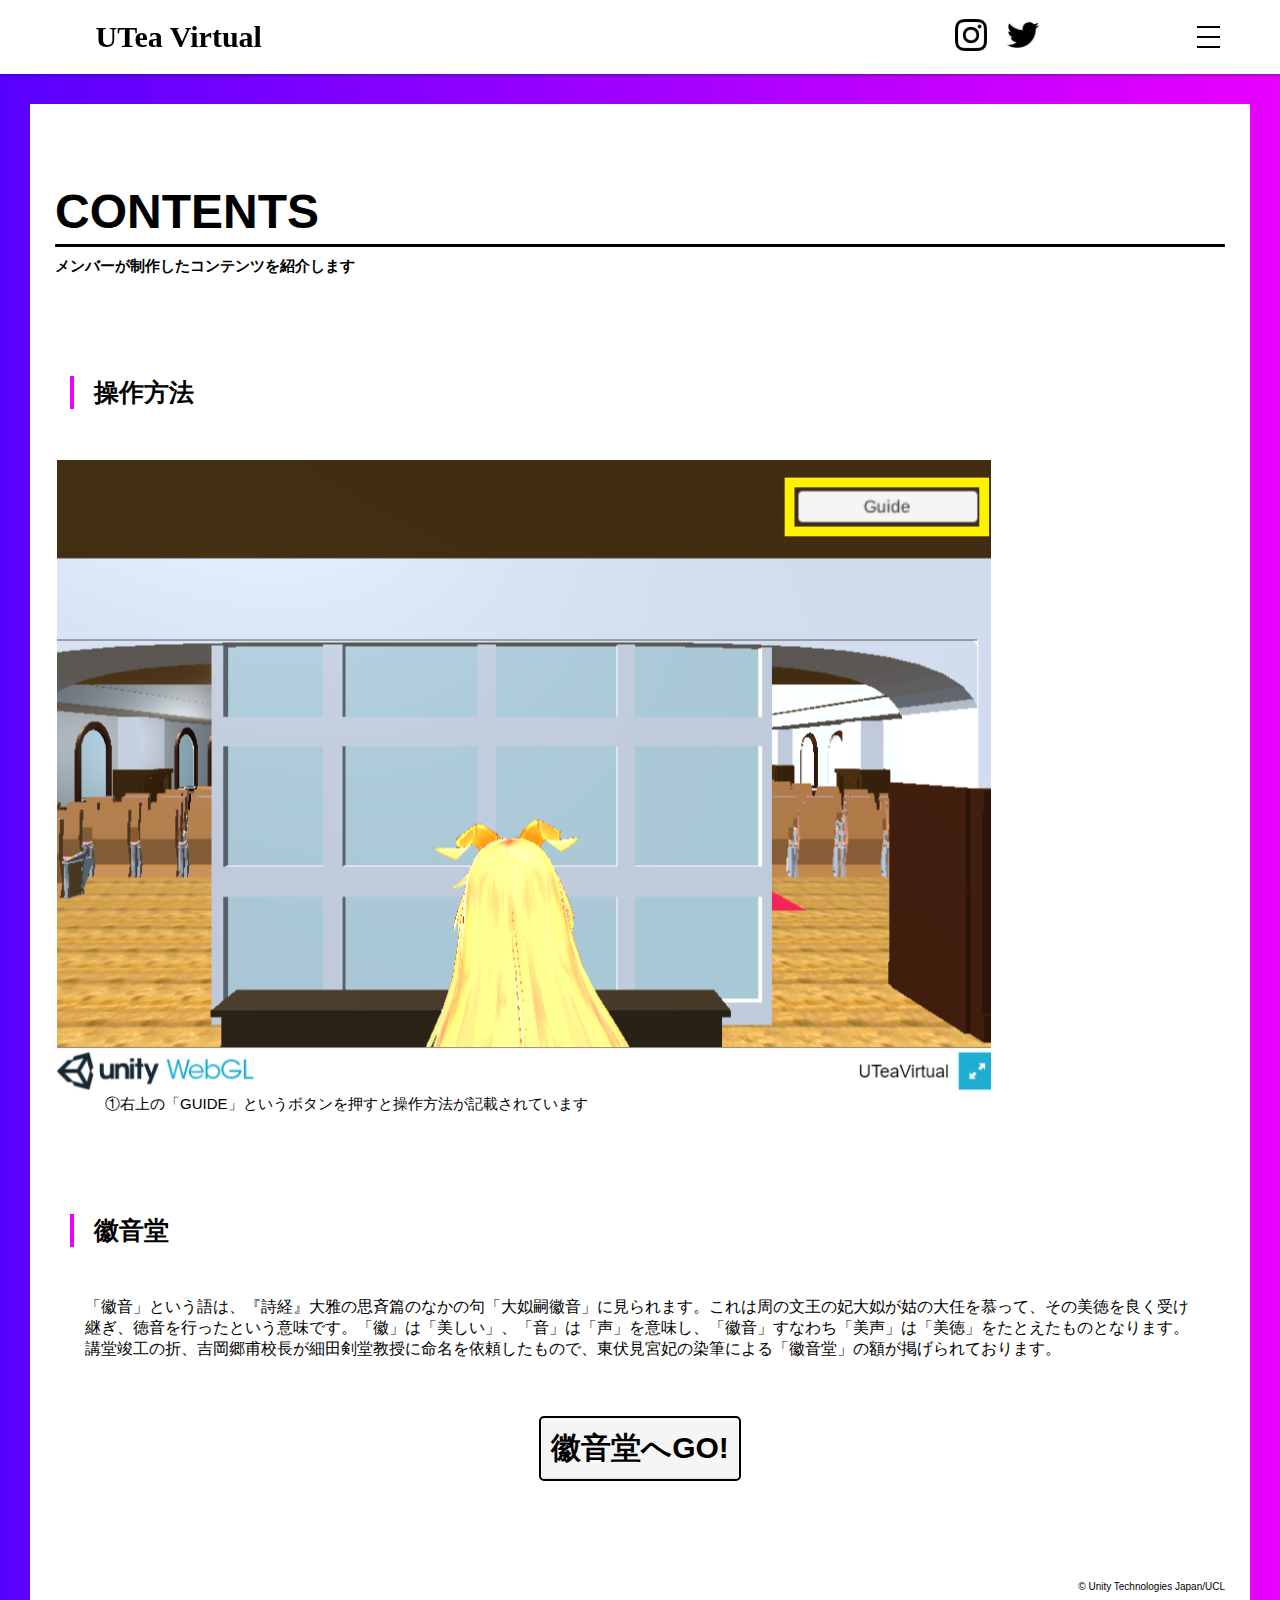
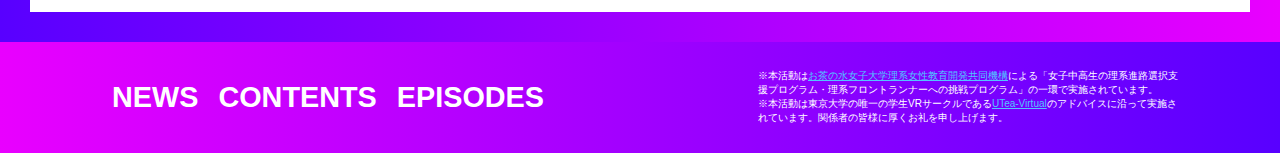
==== utea_virtual/contents.html @ 2f13a044 "Add files via upload" ====
<!DOCTYPE html>
<html lang="ja">
    <head>
        <meta charset="UTF-8">
        <meta http-equiv="X-UA-Compatible" content="IE=edge">
        <meta name="viewport" content="width=device-width, initial-scale=1.0">
        <title>UTea Virtual公式ホームページ</title>
        <meta name="twitter:card" content="summary" />
        <meta name="twitter:card" content="summary" />
    
        <!-- Import the webpage's stylesheet -->
        <link rel="stylesheet" href="css/contents.css" />
    
        <!-- Import the webpage's javascript file -->
        <script type="text/javascript" src="js/script.js" defer></script>
        <script type="text/javascript" src="js/footer.js"></script>
        <script type="text/javascript" src="js/slide.js"></script>
        <script type="text/javascript" src="https://code.jquery.com/jquery-3.6.0.min.js"></script>
    </head>

    <header id="header"> 
        <div class="header-left">
        <h1 class="title">
            <a href="index.html" class="page_rink">UTea Virtual</a>   
        </h1>
        </div>
    
        <div class="header-center">
        <div class="icon">
            <a href="https://www.instagram.com/utea.virtual/"><img class="instagram" src="images/ig.png" width=32px></a>
    
            <a href="https://twitter.com/UteaVirtual"><img class="twitter" src="images/twitter.png" width=32px></a>
        </div> 
        </div>
    
        <div class="header-right">
        <ul id="nav">
            <li>
            <div id="humberger">
                <div></div>
                <div></div>
                <div></div>
            </div>
                <ul>
                <li><a href="#"><a href="news.html">NEWS</a></a></li>
                <li><a href="#"><a href="contents.html">CONTENTS</a></a></li>
                <li><a href="#"><a href="episodes.html">EPISODES</a></a></li>
                </ul>
            </li>
        </ul>
        </div>
        
    </header>
    
    <body> 
        <div class="contents" id="contents">
            <div class="contents_top">
                <h2>CONTENTS</h2>
                <h3>メンバーが制作したコンテンツを紹介します</h3>
            </div>
        
            <div class="how_play">
                <h3>操作方法</h3>
                <div class="how">
                    <img class="how_pic" src="images/one.png" decoding="async" id="mypic">
                    <div id="page" class="how_explain">
                        ①右上の「GUIDE」というボタンを押すと操作方法が記載されています
                    </div>
                </div>
            </div>
        
            <div class="kiindo">
                
                <h3 class="kiindo">徽音堂</h3> 
            
                <div class="kiindo_exp">
                <p class="kiindo_exp">「徽音」という語は、『詩経』大雅の思斉篇のなかの句「大姒嗣徽音」に見られます。これは周の文王の妃大姒が姑の大任を慕って、その美徳を良く受け継ぎ、徳音を行ったという意味です。「徽」は「美しい」、「音」は「声」を意味し、「徽音」すなわち「美声」は「美徳」をたとえたものとなります。講堂竣工の折、吉岡郷甫校長が細田剣堂教授に命名を依頼したもので、東伏見宮妃の染筆による「徽音堂」の額が掲げられております。</p>
                </div>
                
                <div class="kiindo_but">
                <p class="kiindo_go">
                <a href="https://www.is.ocha.ac.jp/UTea-Virtual/kiindo/" class="kiindo_go" target="_blank">徽音堂へGO!</a>
                </p>
                </div>
                
            </div>
        
            <div class="license">
                <p>© Unity Technologies Japan/UCL</p>
            </div>
        </div>
        <script src="js/footer.js"></script>
    </body>
    
    <footer class="footer">
        <div class="footer-left">
        <div class="footer-left">
            <ul id="test">
            <li><a href="news.html">NEWS</a></li>
            <li><a href="contents.html">CONTENTS</a></li>
            <li><a href="episodes.html">EPISODES</a></li>
            </ul>
        </div>
        </div>
    
        <div class="footer-right">
        <p class="footer-right">
            ※本活動は<a href="http://www-w.cf.ocha.ac.jp/cos/">お茶の水女子大学理系女性教育開発共同機構</a>による「女子中高生の理系進路選択支援プログラム・理系フロントランナーへの挑戦プログラム」の一環で実施されています。
            <br>
            ※本活動は東京大学の唯一の学生VRサークルである<a href="https://utvirtual.tech/">UTea-Virtual</a>のアドバイスに沿って実施されています。関係者の皆様に厚くお礼を申し上げます。
        </p>
        </div>
    </footer>

</html>
---- utea_virtual/css/contents.css ----
/* ---------- ヘッダーの設定 ---------- */

/* headerの詳細 */
.header-left{
  flex: 7;
}
.header-center{
  flex: 1.5;
}
.header-rigth{
  flex: 1.5;
}
a.page_rink{
  color: black;
  text-decoration: none;
}
.title {
  font-family: Arial Black;
  font-size: 30px;
  font-style: normal;
  font-weight: bold;
  padding-left: 10%;
}

header{
  width: 100%;
  height: 10%;
  display: flex;
  align-items: center;
  background-color: white; 
  justify-content: space-between;
  position: sticky;       /* スクロールしても上に固定 */
  top: 0;
  z-index: 100;            /* 一番手前に表示 */
  box-shadow: 0 2px 3px rgba(0, 0, 0, 0.22);
}
/* headerの詳細ここまで */

/* hamburger menu */
#nav {
    margin: 0;
    padding: 0;
    display: flex;
}
#nav li {
  background: white;
  height: 42px;
  width: 100px;
    list-style: none;
    text-align: center;
    font-size: 20px;
    line-height: 2.5;
    margin-right:20px;
    margin-top: 0px;
}
#nav li a {
    text-decoration: none;
    color: black;
    margin-top: 0px;
    padding-top:0px;
}
#nav li ul {
  display: none;
  margin-left: -42px;
  margin-top: 0px;
  padding-top:0px;
}
#nav li ul li {
  font-size: 15px;
  line-height: 2.5;
  /*border-bottom: 1px solid whitesmoke;*/
  border-left: 1px solid whitesmoke;
  border-right: 1px solid whitesmoke;
  margin:0;
  padding:0;
}
#humberger {
  position: relative;
  height: 25px;
  width: 15px;
  display: inline-block;
  box-sizing: border-box;
  margin-right:27px;
  padding:0;
}
#humberger div /*以下は三本線の設定*/{
  position: absolute;
  left: 5;
  height: 2px;
  width: 23px;
  background-color: black;
  display: inline-block;
  box-sizing: border-box;
}
#humberger div:nth-of-type(1) {
  bottom: 20px;
}
#humberger div:nth-of-type(2) {
  bottom: 10px;
}
#humberger div:nth-of-type(3) {
  bottom: 0px;
}
/* hamburger menuここまで */

/* アイコン */
.icon{
  display: flex;
  align-items: center;
}
.twitter{
  margin-left: 20px;
}
/* アイコンここまで */

/* ---------- ヘッダーの設定おわり ---------- */
  
/* ---------- bodyの設定 ---------- */

/*---背景---*/
body {
  background: linear-gradient(90deg,#5800FF,#E900FF);
  font-family: arial;
  margin: 0;
}
.contents{
  padding:  30px 25px 10px 25px; 
  margin: 30px;
  background: white;
}
/*---背景ここまで---*/

/*---タイトル---*/
.contents_top{
  margin-bottom: 100px;
}
.contents_top h2{
border-bottom:solid 3px  black;
position: relative;
font-size: 300%;
margin-top: 50px;
margin-bottom: 10px;
padding-bottom:5px;
}
.contents_top h3{
  font-size: 15px;
  margin-top:0px;
}
/*---タイトルここまで---*/

/*操作方法*/
.how_play{
  margin-bottom: 100px;
}
.how{
  display: grid;
  align-items: center;
}
.how_play h3{
  border-left: 4px solid #E900FF;
  margin-bottom: 50px;
  margin-left:15px;
  padding-left: 20px;
  font-size: 25px;
  width: 80%;
  text-align: left;
}
#page{
  font-size: 15px;
  margin-left: 50px;
  margin-right: 50px;
}
.how_pic{
  width: 80%;
}
/*操作方法ここまで*/

/* 徽音堂の説明 */
.kiindo_exp{
  margin-left: 30px;
  margin-right: 30px;
  margin-bottom: 40px;
  display: inline-block;
}
p.kiindo_exp{
  margin: 0px;
  }
h3.kiindo{
  border-left: 4px solid #E900FF;
  margin-bottom: 50px;
  margin-left:15px;
  padding-left: 20px;
  font-size: 25px;
}
/* 徽音堂の説明ここまで */

/*きいんどうへGo*/
a.kiindo_go{
  position: relative;
  text-decoration: none;
  color: black;
  padding: 10px;
  background: whitesmoke;
  border-radius: 5px;
  display: inline-block;
  box-shadow: inset 0 2px 0 rgba(255,255,255,0.2), inset 0 -2px 0 rgba(0, 0, 0, 0.05);
  font-weight: bold;
  border: solid 2px black;/*線色*/
  font-size: 30px;
}
a.kiindo_go:hover {
  opacity: 0.7;
}
.kiindo_but{
  text-align: center;
}
/* きいんどうへGoここまで */

/* ライセンス */
.license{
  margin-top: 100px;
  text-align: right;
  font-size:10px;
}
/* ライセンスここまで */

/* ---------- bodyの設定終わり ---------- */






/* ---------- フッター設定 ---------- */

.footer{
  width: 100%;
  background-image: -webkit-gradient(linear, right top, left top, from(#5800FF), to(#E900FF));
  display: flex;
  align-items: center;
  flex-wrap: wrap;
  justify-content: space-around;
}

/* 各ページ遷移 */

.footer-left ul{
  list-style-type: none;
  display: flex;
  font-size: 180%;
  padding: 0px;
}
.footer-left a{
  text-decoration: none;
  color: white;
}
.footer-left li{
  margin: 10px;
  font-weight: bold;
  padding-left: 0px;
}
/* 各ページ遷移ここまで */

/* 注釈 */
.footer-right{
  text-align: left;
  font-size: 10px;
  color: white;
  width: 420px;
  margin: 10px 0px 10px 0px;
}
.footer-right a{
  color: rgb(82, 197, 255);
}
/* 注釈ここまで */

/* ---------- フッター設定終わり ---------- */
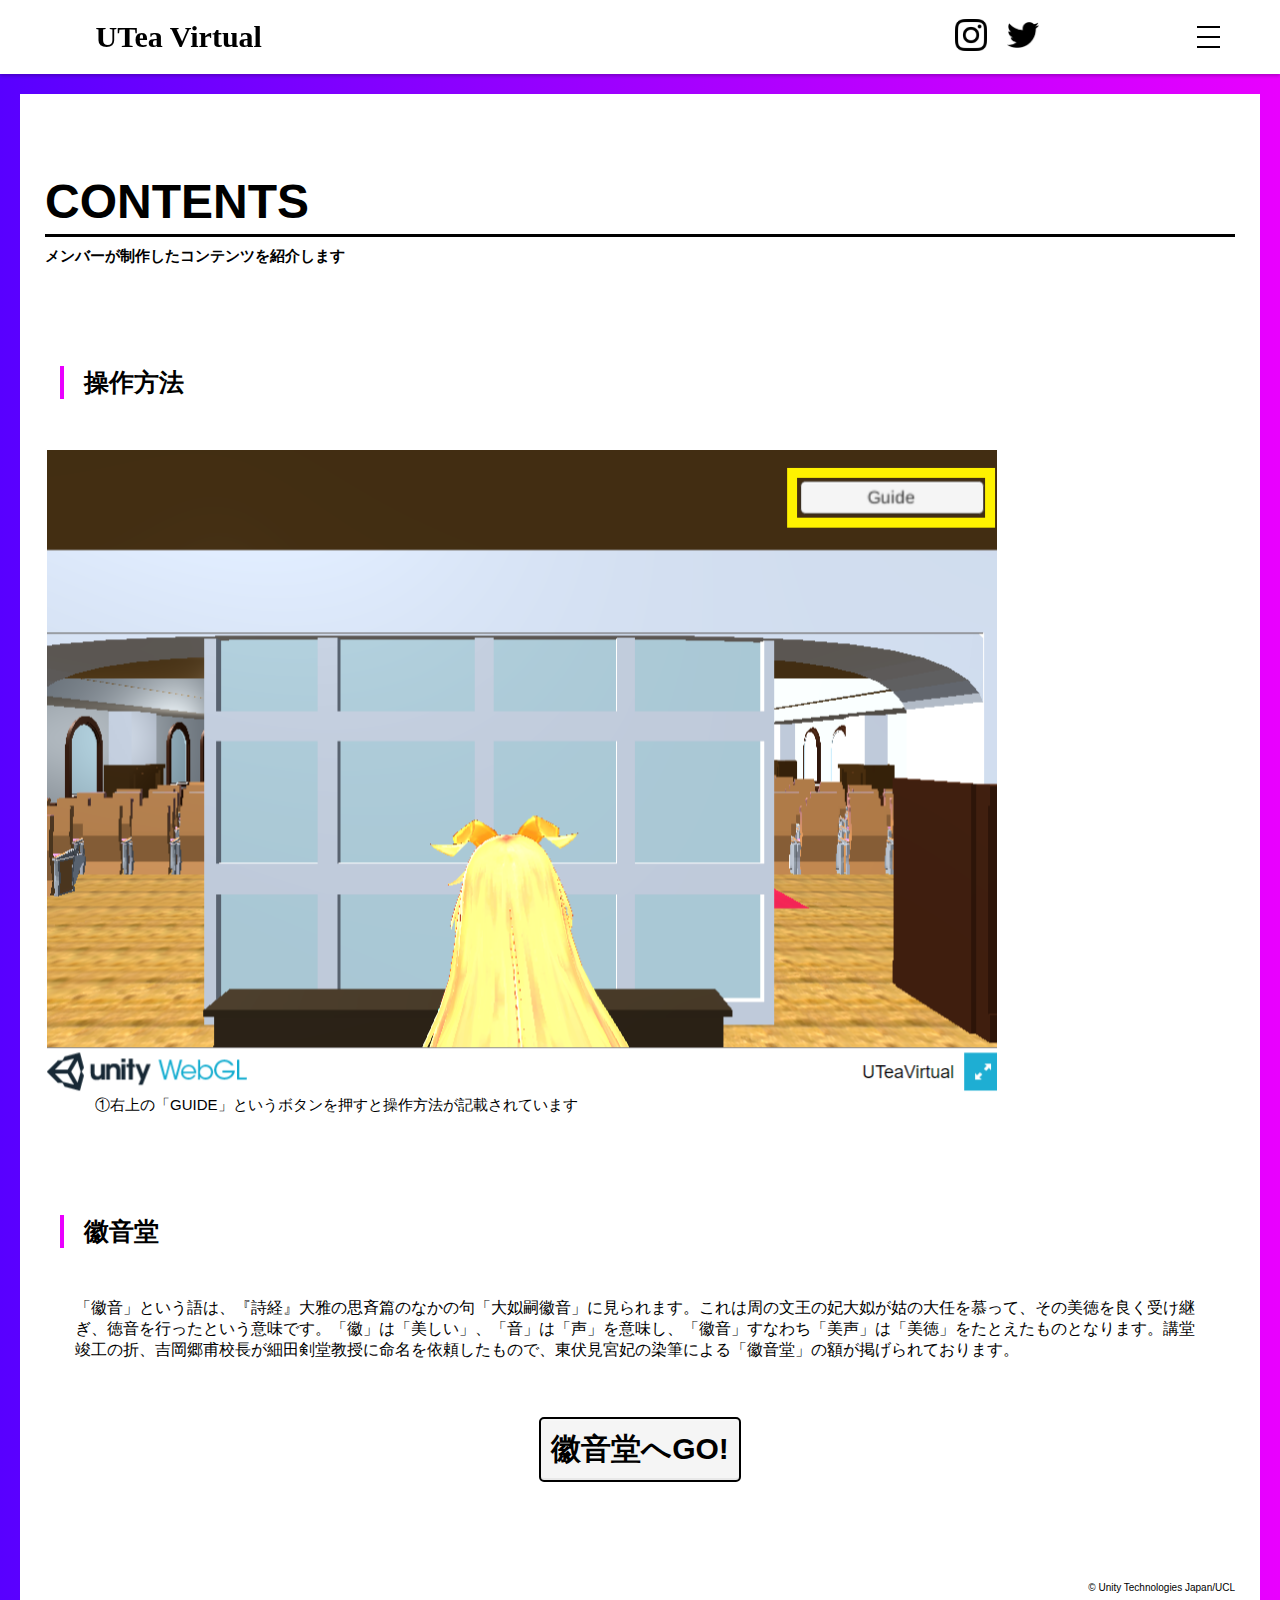
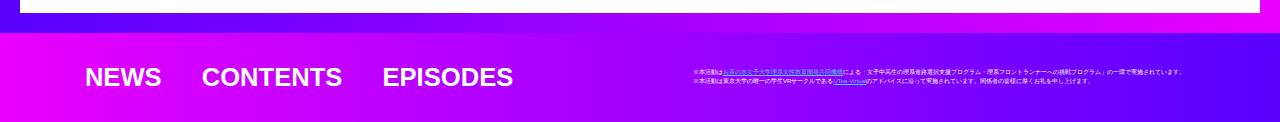
==== commit feed9459: "initial commit" ====
--- a/utea_virtual/contents.html
+++ b/utea_virtual/contents.html
@@ -12,13 +12,13 @@
         <link rel="stylesheet" href="css/contents.css" />
     
         <!-- Import the webpage's javascript file -->
-        <script type="text/javascript" src="js/script.js" defer></script>
+        <script type="text/javascript" src="js/menu.js" defer></script>
         <script type="text/javascript" src="js/footer.js"></script>
         <script type="text/javascript" src="js/slide.js"></script>
         <script type="text/javascript" src="https://code.jquery.com/jquery-3.6.0.min.js"></script>
     </head>
 
-    <header id="header"> 
+    <header id="header" class="DownMove"> 
         <div class="header-left">
         <h1 class="title">
             <a href="index.html" class="page_rink">UTea Virtual</a>   
@@ -49,13 +49,13 @@
             </li>
         </ul>
         </div>
-        
+    
     </header>
     
     <body> 
         <div class="contents" id="contents">
             <div class="contents_top">
-                <h2>CONTENTS</h2>
+                <h2 id="#area-2">CONTENTS</h2>
                 <h3>メンバーが制作したコンテンツを紹介します</h3>
             </div>
         
@@ -90,25 +90,23 @@
             </div>
         </div>
         <script src="js/footer.js"></script>
+        <script src="https://code.jquery.com/jquery-3.4.1.min.js" integrity="sha256-CSXorXvZcTkaix6Yvo6HppcZGetbYMGWSFlBw8HfCJo=" crossorigin="anonymous"></script>
+        <script src="js/scroll.js"></script>
     </body>
     
     <footer class="footer">
-        <div class="footer-left">
-        <div class="footer-left">
-            <ul id="test">
-            <li><a href="news.html">NEWS</a></li>
-            <li><a href="contents.html">CONTENTS</a></li>
-            <li><a href="episodes.html">EPISODES</a></li>
-            </ul>
-        </div>
+        <div class="footer-left" id="test">
+            <p><a href="news.html">NEWS</a></p>
+            <p><a href="contents.html">CONTENTS</a></p>
+            <p><a href="episodes.html">EPISODES</a></p>
         </div>
     
         <div class="footer-right">
-        <p class="footer-right">
-            ※本活動は<a href="http://www-w.cf.ocha.ac.jp/cos/">お茶の水女子大学理系女性教育開発共同機構</a>による「女子中高生の理系進路選択支援プログラム・理系フロントランナーへの挑戦プログラム」の一環で実施されています。
-            <br>
-            ※本活動は東京大学の唯一の学生VRサークルである<a href="https://utvirtual.tech/">UTea-Virtual</a>のアドバイスに沿って実施されています。関係者の皆様に厚くお礼を申し上げます。
-        </p>
+            <p>
+                ※本活動は<a href="http://www-w.cf.ocha.ac.jp/cos/">お茶の水女子大学理系女性教育開発共同機構</a>による「女子中高生の理系進路選択支援プログラム・理系フロントランナーへの挑戦プログラム」の一環で実施されています。
+                <br>
+                ※本活動は東京大学の唯一の学生VRサークルである<a href="https://utvirtual.tech/">UTea-Virtual</a>のアドバイスに沿って実施されています。関係者の皆様に厚くお礼を申し上げます。
+            </p>
         </div>
     </footer>
 
--- a/utea_virtual/css/contents.css
+++ b/utea_virtual/css/contents.css
@@ -34,6 +34,50 @@
   z-index: 100;            /* 一番手前に表示 */
   box-shadow: 0 2px 3px rgba(0, 0, 0, 0.22);
 }
+#header{
+  width: 100%;
+  height: 10%;
+  display: flex;
+  align-items: center;
+  background-color: white; 
+  justify-content: space-between;
+  position: sticky;       /* スクロールしても上に固定 */
+  top: 0;
+  z-index: 100;            /* 一番手前に表示 */
+  box-shadow: 0 2px 3px rgba(0, 0, 0, 0.22);
+}
+
+/*　上に上がる動き　*/
+#header.UpMove{
+	animation: UpAnime 0.5s forwards;
+}
+
+@keyframes UpAnime{
+  from {
+    opacity: 1;
+	transform: translateY(0);
+  }
+  to {
+    opacity: 0;
+	transform: translateY(-100px);
+  }
+}
+
+/*　下に下がる動き　*/
+#header.DownMove{
+	animation: DownAnime 0.5s forwards;
+}
+@keyframes DownAnime{
+  from {
+  opacity: 0;
+	transform: translateY(-100px);
+  }
+  to {
+  opacity: 1;
+	transform: translateY(0);
+  }
+}
+
 /* headerの詳細ここまで */
 
 /* hamburger menu */
@@ -125,7 +169,7 @@
 }
 .contents{
   padding:  30px 25px 10px 25px; 
-  margin: 30px;
+  margin: 20px;
   background: white;
 }
 /*---背景ここまで---*/
@@ -227,10 +271,6 @@
 /* ---------- bodyの設定終わり ---------- */
 
 
-
-
-
-
 /* ---------- フッター設定 ---------- */
 
 .footer{
@@ -240,38 +280,43 @@
   align-items: center;
   flex-wrap: wrap;
   justify-content: space-around;
+/*   justify-content: center; */
 }
 
 /* 各ページ遷移 */
 
-.footer-left ul{
-  list-style-type: none;
-  display: flex;
-  font-size: 180%;
-  padding: 0px;
+.footer-left {
+  font-size: 160%;
+  margin: 10px;
+  font-weight: bold;
+  display: flex;
+  align-items: center;
+  flex-wrap: wrap;
+  justify-content: center;
 }
 .footer-left a{
   text-decoration: none;
   color: white;
 }
-.footer-left li{
-  margin: 10px;
-  font-weight: bold;
-  padding-left: 0px;
+.footer-left p{
+  margin:20px;
 }
 /* 各ページ遷移ここまで */
 
 /* 注釈 */
 .footer-right{
   text-align: left;
-  font-size: 10px;
+  font-size: 10%;
   color: white;
-  width: 420px;
+/*   width: 420px; */
   margin: 10px 0px 10px 0px;
 }
 .footer-right a{
   color: rgb(82, 197, 255);
 }
+.footer-right p{
+  margin:20px 40px;
+}
 /* 注釈ここまで */
 
 /* ---------- フッター設定終わり ---------- */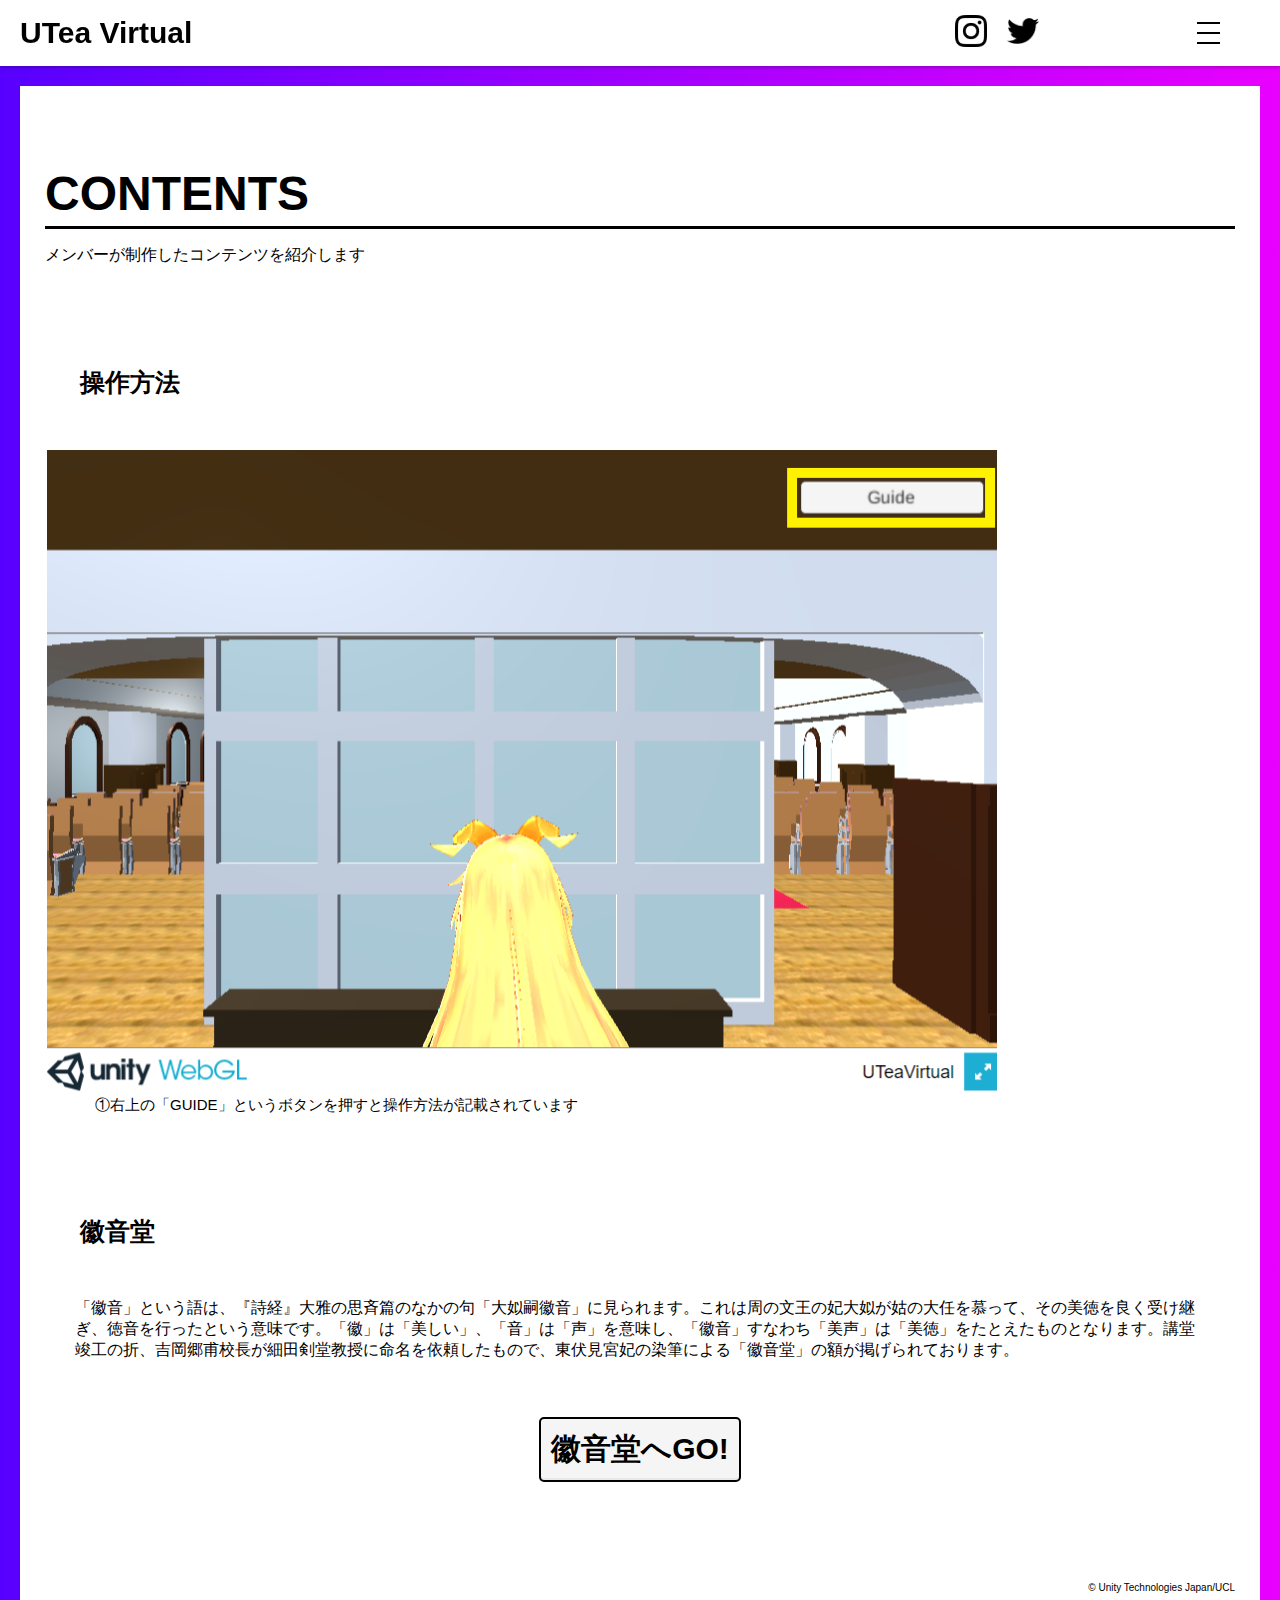
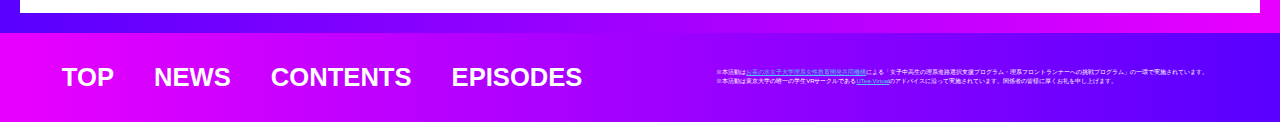
==== commit b60e6bad: "reparing menu bar" ====
--- a/utea_virtual/contents.html
+++ b/utea_virtual/contents.html
@@ -12,55 +12,61 @@
         <link rel="stylesheet" href="css/contents.css" />
     
         <!-- Import the webpage's javascript file -->
-        <script type="text/javascript" src="js/menu.js" defer></script>
-        <script type="text/javascript" src="js/footer.js"></script>
+        <!-- <script type="text/javascript" src="js/menu.js" defer></script> -->
         <script type="text/javascript" src="js/slide.js"></script>
         <script type="text/javascript" src="https://code.jquery.com/jquery-3.6.0.min.js"></script>
+        <script src="js/footer.js"></script>
+        <script src="https://code.jquery.com/jquery-3.4.1.min.js" integrity="sha256-CSXorXvZcTkaix6Yvo6HppcZGetbYMGWSFlBw8HfCJo=" crossorigin="anonymous"></script>
+        <script src="js/scroll.js"></script>
     </head>
 
     <header id="header" class="DownMove"> 
         <div class="header-left">
-        <h1 class="title">
-            <a href="index.html" class="page_rink">UTea Virtual</a>   
-        </h1>
+        <p class="title">
+            <a href="index.html" class="title">UTea Virtual</a>   
+        </p>
         </div>
     
         <div class="header-center">
         <div class="icon">
-            <a href="https://www.instagram.com/utea.virtual/"><img class="instagram" src="images/ig.png" width=32px></a>
+            <a href="https://www.instagram.com/utea.virtual/" target="_blank"><img class="instagram" src="images/ig.png" width=32px></a>
     
-            <a href="https://twitter.com/UteaVirtual"><img class="twitter" src="images/twitter.png" width=32px></a>
+            <a href="https://twitter.com/UteaVirtual" target="_blank"><img class="twitter" src="images/twitter.png" width=32px></a>
         </div> 
         </div>
     
         <div class="header-right">
         <ul id="nav">
             <li>
-            <div id="humberger">
+            <!-- 横３本線の設定 -->
+            <div id="humberger"> 
                 <div></div>
                 <div></div>
                 <div></div>
             </div>
-                <ul>
+            <!-- スクロールで出てくるメニュー -->
+            <ul>
                 <li><a href="#"><a href="news.html">NEWS</a></a></li>
                 <li><a href="#"><a href="contents.html">CONTENTS</a></a></li>
                 <li><a href="#"><a href="episodes.html">EPISODES</a></a></li>
-                </ul>
+            </ul>
             </li>
         </ul>
         </div>
-    
+        
     </header>
     
     <body> 
         <div class="contents" id="contents">
             <div class="contents_top">
-                <h2 id="#area-2">CONTENTS</h2>
-                <h3>メンバーが制作したコンテンツを紹介します</h3>
+                <p class="contents_title" id="#area-2">CONTENTS</p>
+                <p class="contents-intro">メンバーが制作したコンテンツを紹介します</p>
             </div>
         
             <div class="how_play">
-                <h3>操作方法</h3>
+
+                <p class="sub-title">操作方法</h3>
+
                 <div class="how">
                     <img class="how_pic" src="images/one.png" decoding="async" id="mypic">
                     <div id="page" class="how_explain">
@@ -71,16 +77,16 @@
         
             <div class="kiindo">
                 
-                <h3 class="kiindo">徽音堂</h3> 
+                <h3 class="sub-title">徽音堂</h3> 
             
                 <div class="kiindo_exp">
-                <p class="kiindo_exp">「徽音」という語は、『詩経』大雅の思斉篇のなかの句「大姒嗣徽音」に見られます。これは周の文王の妃大姒が姑の大任を慕って、その美徳を良く受け継ぎ、徳音を行ったという意味です。「徽」は「美しい」、「音」は「声」を意味し、「徽音」すなわち「美声」は「美徳」をたとえたものとなります。講堂竣工の折、吉岡郷甫校長が細田剣堂教授に命名を依頼したもので、東伏見宮妃の染筆による「徽音堂」の額が掲げられております。</p>
+                    <p class="kiindo_exp">「徽音」という語は、『詩経』大雅の思斉篇のなかの句「大姒嗣徽音」に見られます。これは周の文王の妃大姒が姑の大任を慕って、その美徳を良く受け継ぎ、徳音を行ったという意味です。「徽」は「美しい」、「音」は「声」を意味し、「徽音」すなわち「美声」は「美徳」をたとえたものとなります。講堂竣工の折、吉岡郷甫校長が細田剣堂教授に命名を依頼したもので、東伏見宮妃の染筆による「徽音堂」の額が掲げられております。</p>
                 </div>
                 
                 <div class="kiindo_but">
-                <p class="kiindo_go">
-                <a href="https://www.is.ocha.ac.jp/UTea-Virtual/kiindo/" class="kiindo_go" target="_blank">徽音堂へGO!</a>
-                </p>
+                    <p class="kiindo_go">
+                    <a href="https://www.is.ocha.ac.jp/UTea-Virtual/kiindo/" class="kiindo_go" target="_blank">徽音堂へGO!</a>
+                    </p>
                 </div>
                 
             </div>
@@ -89,13 +95,11 @@
                 <p>© Unity Technologies Japan/UCL</p>
             </div>
         </div>
-        <script src="js/footer.js"></script>
-        <script src="https://code.jquery.com/jquery-3.4.1.min.js" integrity="sha256-CSXorXvZcTkaix6Yvo6HppcZGetbYMGWSFlBw8HfCJo=" crossorigin="anonymous"></script>
-        <script src="js/scroll.js"></script>
     </body>
     
     <footer class="footer">
         <div class="footer-left" id="test">
+            <p><a href="index.html">TOP</a></p>
             <p><a href="news.html">NEWS</a></p>
             <p><a href="contents.html">CONTENTS</a></p>
             <p><a href="episodes.html">EPISODES</a></p>
--- a/utea_virtual/css/contents.css
+++ b/utea_virtual/css/contents.css
@@ -10,16 +10,17 @@
 .header-rigth{
   flex: 1.5;
 }
-a.page_rink{
+.title{
+  padding-left: 20px;
+}
+.title a{
   color: black;
   text-decoration: none;
-}
-.title {
-  font-family: Arial Black;
   font-size: 30px;
-  font-style: normal;
-  font-weight: bold;
-  padding-left: 10%;
+  font-family: Arial;
+  font-weight: bold;
+  transform: scaleX(1.5);
+  padding: 0px;
 }
 
 header{
@@ -33,6 +34,7 @@
   top: 0;
   z-index: 100;            /* 一番手前に表示 */
   box-shadow: 0 2px 3px rgba(0, 0, 0, 0.22);
+  font-family: Arial;
 }
 #header{
   width: 100%;
@@ -45,6 +47,7 @@
   top: 0;
   z-index: 100;            /* 一番手前に表示 */
   box-shadow: 0 2px 3px rgba(0, 0, 0, 0.22);
+  font-family: Arial;
 }
 
 /*　上に上がる動き　*/
@@ -82,70 +85,73 @@
 
 /* hamburger menu */
 #nav {
-    margin: 0;
-    padding: 0;
-    display: flex;
+  margin: 0;
+  padding: 0;
+  /* display: flex; */
 }
 #nav li {
-  background: white;
-  height: 42px;
-  width: 100px;
-    list-style: none;
-    text-align: center;
-    font-size: 20px;
-    line-height: 2.5;
-    margin-right:20px;
-    margin-top: 0px;
+background: opacity;
+height: 42px;
+width: 100px;
+list-style: none;
+text-align: center;
+font-size: 20px;
+line-height: 2.5;
+margin-right:20px;
+margin-top: 0px;
 }
 #nav li a {
-    text-decoration: none;
-    color: black;
-    margin-top: 0px;
-    padding-top:0px;
+text-decoration: none;
+color: white;
+font-size: 30px;
 }
 #nav li ul {
-  display: none;
-  margin-left: -42px;
-  margin-top: 0px;
-  padding-top:0px;
+/* display: grid;
+justify-content: center; */
+width: 250px;
+height: 300px;
+margin-left: -130px;
+margin-top: 4px;
+padding-left: 0px;
+background-color:  rgba(142, 142, 142, 0.93);
+text-align: center;
+display: none;
 }
 #nav li ul li {
-  font-size: 15px;
-  line-height: 2.5;
-  /*border-bottom: 1px solid whitesmoke;*/
-  border-left: 1px solid whitesmoke;
-  border-right: 1px solid whitesmoke;
-  margin:0;
-  padding:0;
-}
+text-align: center;
+padding: 20px 20px 20px 40px;
+}
+/* hamburger menuここまで */
+
+/* ３本線の設定 */
 #humberger {
-  position: relative;
-  height: 25px;
-  width: 15px;
-  display: inline-block;
-  box-sizing: border-box;
-  margin-right:27px;
-  padding:0;
+position: relative;
+height: 25px;
+width: 15px;
+display: inline-block;
+box-sizing: border-box;
+margin-right:27px;
+padding:0;
 }
 #humberger div /*以下は三本線の設定*/{
-  position: absolute;
-  left: 5;
-  height: 2px;
-  width: 23px;
-  background-color: black;
-  display: inline-block;
-  box-sizing: border-box;
+position: absolute;
+left: 5;
+height: 2px;
+width: 23px;
+background-color: black;
+display: inline-block;
+box-sizing: border-box;
 }
 #humberger div:nth-of-type(1) {
-  bottom: 20px;
+bottom: 20px;
 }
 #humberger div:nth-of-type(2) {
-  bottom: 10px;
+bottom: 10px;
 }
 #humberger div:nth-of-type(3) {
-  bottom: 0px;
-}
-/* hamburger menuここまで */
+bottom: 0px;
+}
+/* ３本線の設定ここまで */
 
 /* アイコン */
 .icon{
@@ -164,8 +170,9 @@
 /*---背景---*/
 body {
   background: linear-gradient(90deg,#5800FF,#E900FF);
-  font-family: arial;
+  font-family: Arial;
   margin: 0;
+  background-color: aliceblue;
 }
 .contents{
   padding:  30px 25px 10px 25px; 
@@ -174,23 +181,31 @@
 }
 /*---背景ここまで---*/
 
-/*---タイトル---*/
+/*　タイトル　*/
+.contents_title{
+  border-bottom:solid 3px  black;
+  position: relative;
+  font-size: 300%;
+  margin-top: 50px;
+  margin-bottom: 10px;
+  padding-bottom:5px;
+  font-weight: bold;
+  }
+.contents_intro{
+  font-size: 15px;
+  margin-top:0px;
+}
 .contents_top{
   margin-bottom: 100px;
 }
-.contents_top h2{
-border-bottom:solid 3px  black;
-position: relative;
-font-size: 300%;
-margin-top: 50px;
-margin-bottom: 10px;
-padding-bottom:5px;
-}
-.contents_top h3{
-  font-size: 15px;
-  margin-top:0px;
-}
-/*---タイトルここまで---*/
+.sub-title{
+  margin-bottom: 50px;
+  margin-left: 35px;
+  font-size: 25px;
+  font-weight: bold;
+}
+
+/*　タイトルここまで　*/
 
 /*操作方法*/
 .how_play{
@@ -200,7 +215,7 @@
   display: grid;
   align-items: center;
 }
-.how_play h3{
+/* .how_play h3{
   border-left: 4px solid #E900FF;
   margin-bottom: 50px;
   margin-left:15px;
@@ -208,7 +223,7 @@
   font-size: 25px;
   width: 80%;
   text-align: left;
-}
+} */
 #page{
   font-size: 15px;
   margin-left: 50px;
@@ -229,13 +244,6 @@
 p.kiindo_exp{
   margin: 0px;
   }
-h3.kiindo{
-  border-left: 4px solid #E900FF;
-  margin-bottom: 50px;
-  margin-left:15px;
-  padding-left: 20px;
-  font-size: 25px;
-}
 /* 徽音堂の説明ここまで */
 
 /*きいんどうへGo*/
@@ -280,6 +288,7 @@
   align-items: center;
   flex-wrap: wrap;
   justify-content: space-around;
+  font-family: Arial;
 /*   justify-content: center; */
 }
 
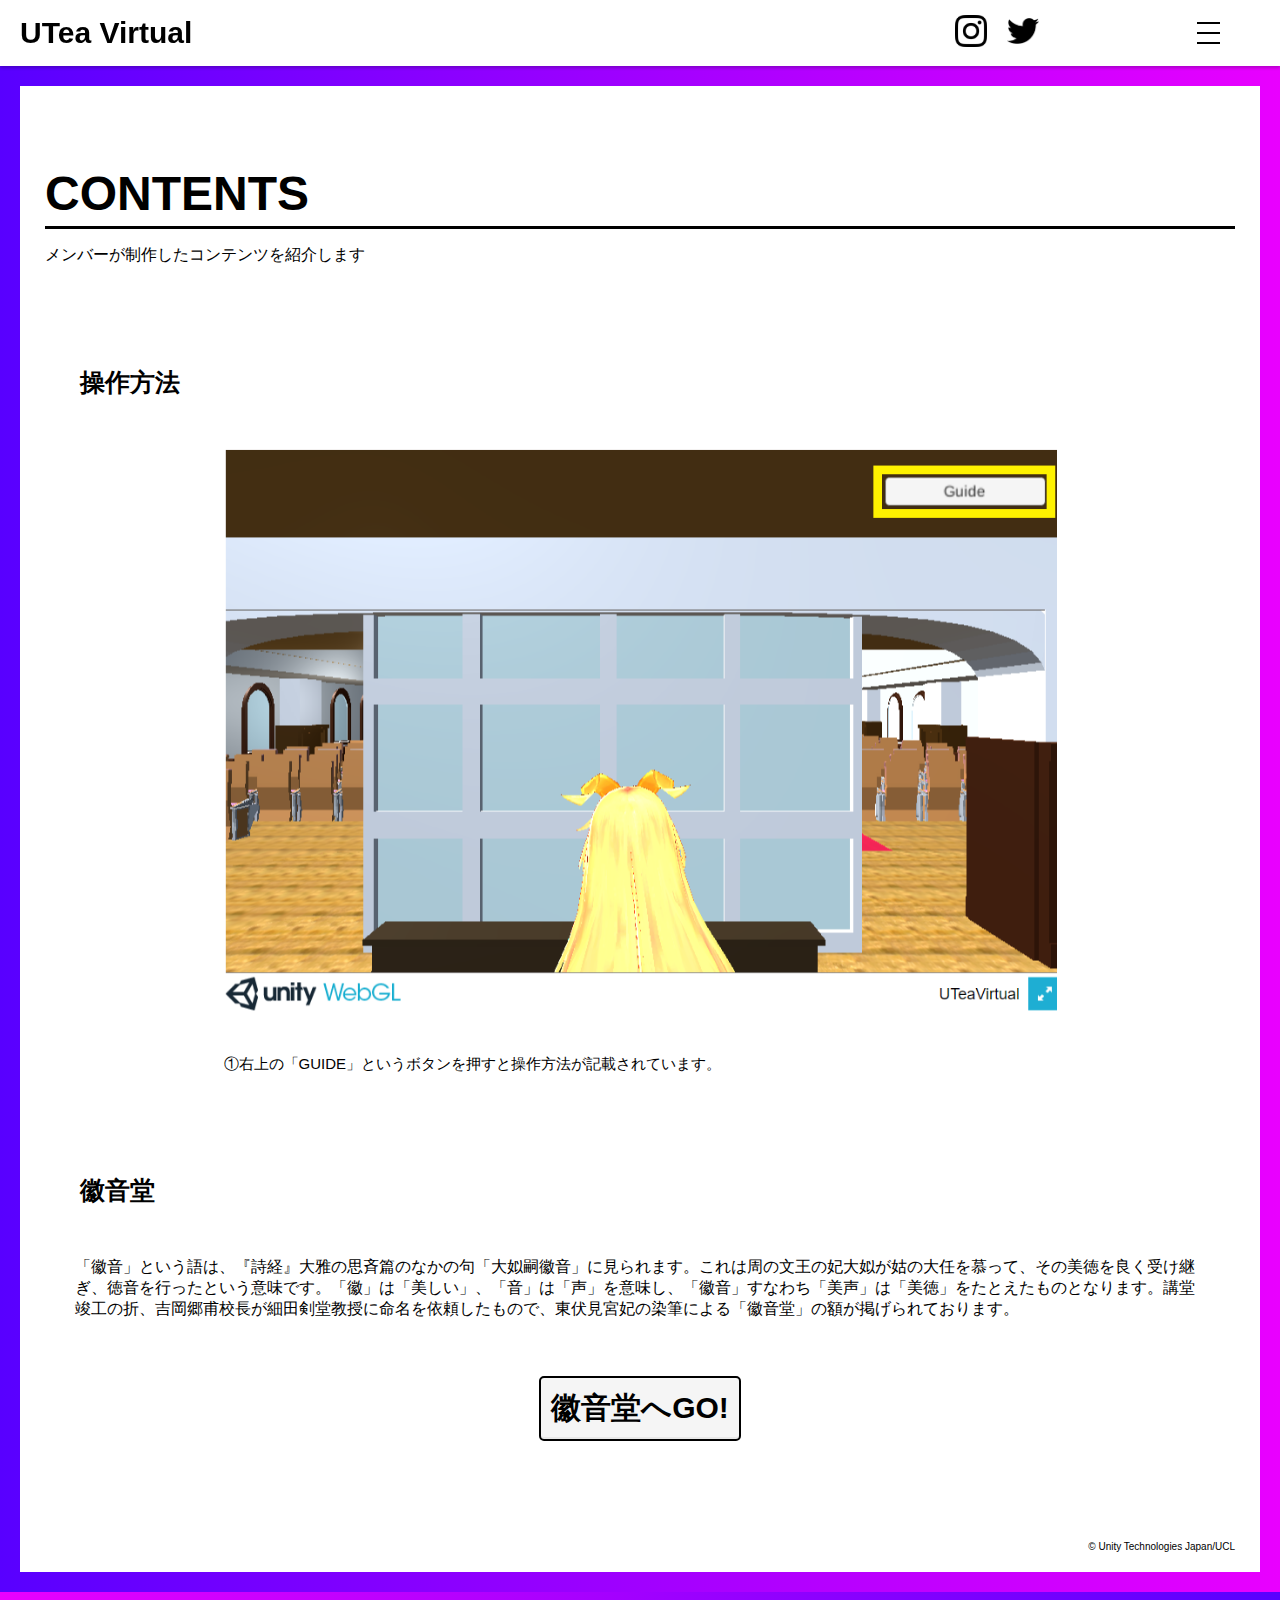
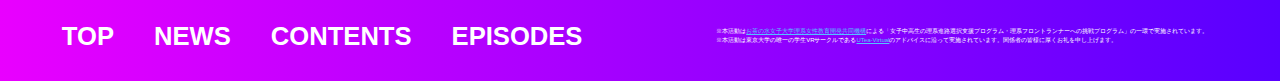
==== commit 73452c08: "repair slide show" ====
--- a/utea_virtual/contents.html
+++ b/utea_virtual/contents.html
@@ -62,22 +62,35 @@
                 <p class="contents_title" id="#area-2">CONTENTS</p>
                 <p class="contents-intro">メンバーが制作したコンテンツを紹介します</p>
             </div>
-        
+
             <div class="how_play">
-
-                <p class="sub-title">操作方法</h3>
-
-                <div class="how">
-                    <img class="how_pic" src="images/one.png" decoding="async" id="mypic">
-                    <div id="page" class="how_explain">
-                        ①右上の「GUIDE」というボタンを押すと操作方法が記載されています
+                <p class="sub-title">操作方法</p>
+                    <!-- <table>
+                        <tr>
+                            <td><img class="slide_pic" src="images/one.png" decoding="async" id="mypic"></td>
+                        </tr>
+                        <tr>
+                            <td>
+                                <div id="page" class="slide_explain">
+                                    <p>①右上の「GUIDE」というボタンを押すと操作方法が記載されています。</p>
+                                </div>
+                            </td>
+                        </tr>
+                    </table> -->
+                <div class="slide">
+                    <div class="slide-one">
+                        <img class="slide_pic" src="images/one.png" decoding="async" id="mypic" width="70%">
                     </div>
+                    <div class="slide-two">
+                        <p id="page" class="slide_pic">
+                        ①右上の「GUIDE」というボタンを押すと操作方法が記載されています。</p>
+                    </div> 
                 </div>
             </div>
         
             <div class="kiindo">
                 
-                <h3 class="sub-title">徽音堂</h3> 
+                <p class="sub-title">徽音堂</p> 
             
                 <div class="kiindo_exp">
                     <p class="kiindo_exp">「徽音」という語は、『詩経』大雅の思斉篇のなかの句「大姒嗣徽音」に見られます。これは周の文王の妃大姒が姑の大任を慕って、その美徳を良く受け継ぎ、徳音を行ったという意味です。「徽」は「美しい」、「音」は「声」を意味し、「徽音」すなわち「美声」は「美徳」をたとえたものとなります。講堂竣工の折、吉岡郷甫校長が細田剣堂教授に命名を依頼したもので、東伏見宮妃の染筆による「徽音堂」の額が掲げられております。</p>
--- a/utea_virtual/css/contents.css
+++ b/utea_virtual/css/contents.css
@@ -90,66 +90,64 @@
   /* display: flex; */
 }
 #nav li {
-background: opacity;
-height: 42px;
-width: 100px;
-list-style: none;
-text-align: center;
-font-size: 20px;
-line-height: 2.5;
-margin-right:20px;
-margin-top: 0px;
+  background: opacity;
+  height: 42px;
+  width: 100px;
+  list-style: none;
+  text-align: center;
+  font-size: 20px;
+  line-height: 2.5;
+  margin-right:20px;
+  margin-top: 0px;
 }
 #nav li a {
-text-decoration: none;
-color: white;
-font-size: 30px;
+  text-decoration: none;
+  color: white;
+  font-size: 30px;
 }
 #nav li ul {
-/* display: grid;
-justify-content: center; */
-width: 250px;
-height: 300px;
-margin-left: -130px;
-margin-top: 4px;
-padding-left: 0px;
-background-color:  rgba(142, 142, 142, 0.93);
-text-align: center;
-display: none;
+  width: 250px;
+  height: 300px;
+  margin-left: -130px;
+  margin-top: 4px;
+  padding-left: 0px;
+  background-color:  rgba(142, 142, 142, 0.93);
+  text-align: center;
+  display: none;
 }
 #nav li ul li {
-text-align: center;
-padding: 20px 20px 20px 40px;
+  text-align: center;
+  padding: 20px 20px 20px 40px;
 }
 /* hamburger menuここまで */
 
 /* ３本線の設定 */
 #humberger {
-position: relative;
-height: 25px;
-width: 15px;
-display: inline-block;
-box-sizing: border-box;
-margin-right:27px;
-padding:0;
+  position: relative;
+  height: 25px;
+  width: 15px;
+  display: inline-block;
+  box-sizing: border-box;
+  margin-right:27px;
+  padding:0;
 }
 #humberger div /*以下は三本線の設定*/{
-position: absolute;
-left: 5;
-height: 2px;
-width: 23px;
-background-color: black;
-display: inline-block;
-box-sizing: border-box;
+  position: absolute;
+  left: 5;
+  height: 2px;
+  width: 23px;
+  background-color: black;
+  display: inline-block;
+  box-sizing: border-box;
 }
 #humberger div:nth-of-type(1) {
-bottom: 20px;
+  bottom: 20px;
 }
 #humberger div:nth-of-type(2) {
-bottom: 10px;
+  bottom: 10px;
 }
 #humberger div:nth-of-type(3) {
-bottom: 0px;
+  bottom: 0px;
 }
 /* ３本線の設定ここまで */
 
@@ -184,7 +182,6 @@
 /*　タイトル　*/
 .contents_title{
   border-bottom:solid 3px  black;
-  position: relative;
   font-size: 300%;
   margin-top: 50px;
   margin-bottom: 10px;
@@ -211,27 +208,43 @@
 .how_play{
   margin-bottom: 100px;
 }
-.how{
-  display: grid;
-  align-items: center;
-}
-/* .how_play h3{
-  border-left: 4px solid #E900FF;
-  margin-bottom: 50px;
-  margin-left:15px;
-  padding-left: 20px;
-  font-size: 25px;
-  width: 80%;
-  text-align: left;
-} */
 #page{
   font-size: 15px;
-  margin-left: 50px;
-  margin-right: 50px;
-}
-.how_pic{
-  width: 80%;
-}
+}
+.slide-one{
+  margin-left: auto;
+  margin-right: auto;
+}
+.slide-two{
+  width: 70%;
+  margin-left: auto;
+  margin-right: auto;
+}
+.slide_explain p{
+  text-align: left;
+}
+
+.slide_pic{
+  display: flex;
+  margin-bottom: 40px;
+  opacity: 0;
+  visibility: hidden;
+  transition: all 1s;
+}
+.slide_pic.is-show{
+  opacity: 1;
+  visibility: visible;
+  margin-left: auto;
+  margin-right: auto;
+}
+.slide_pic.is-not-show{
+  opacity: 0;
+  visibility: hidden;
+  margin-left: auto;
+  margin-right: auto;
+}
+
+
 /*操作方法ここまで*/
 
 /* 徽音堂の説明 */
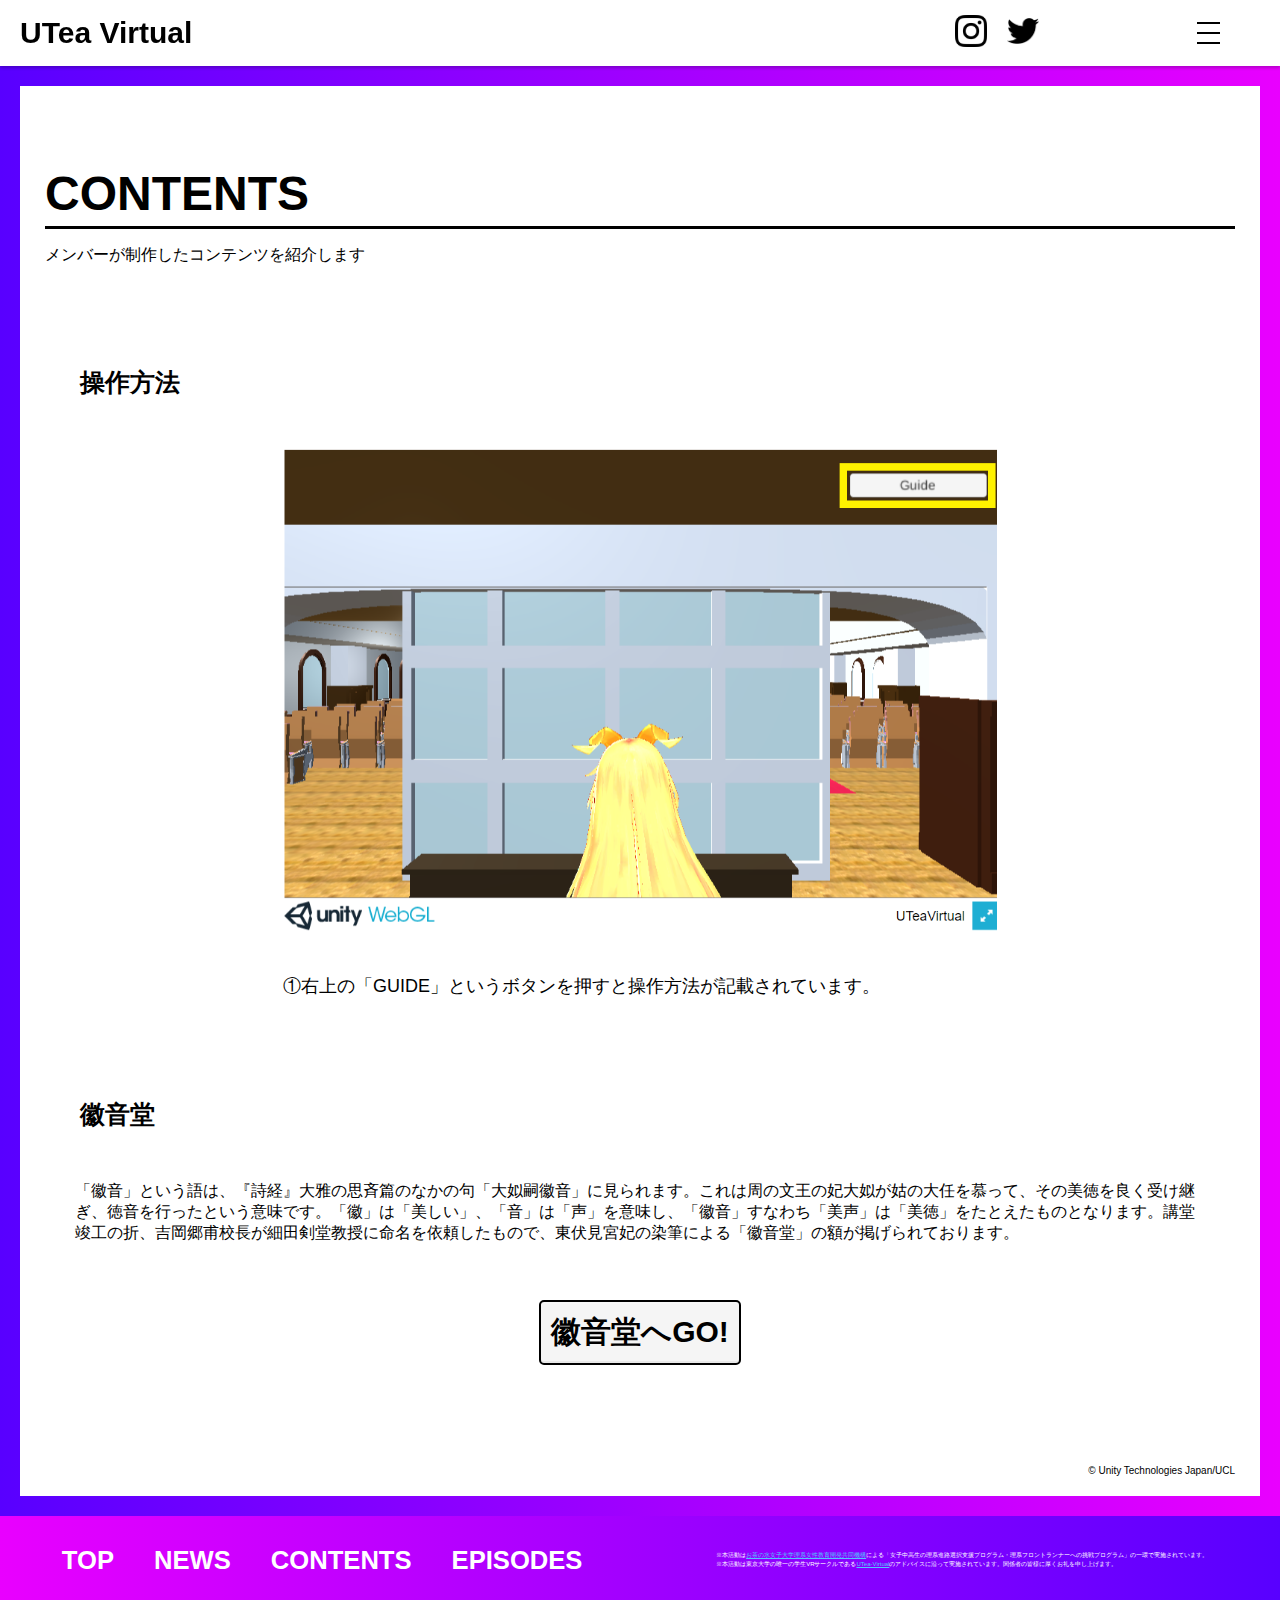
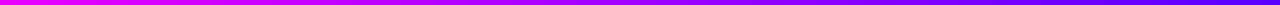
==== commit 6d65501f: "repair episodes" ====
--- a/utea_virtual/contents.html
+++ b/utea_virtual/contents.html
@@ -79,7 +79,7 @@
                     </table> -->
                 <div class="slide">
                     <div class="slide-one">
-                        <img class="slide_pic" src="images/one.png" decoding="async" id="mypic" width="70%">
+                        <img class="slide_pic" src="images/one.png" decoding="async" id="mypic" width="60%">
                     </div>
                     <div class="slide-two">
                         <p id="page" class="slide_pic">
--- a/utea_virtual/css/contents.css
+++ b/utea_virtual/css/contents.css
@@ -209,16 +209,17 @@
   margin-bottom: 100px;
 }
 #page{
-  font-size: 15px;
+  font-size: 100%;
 }
 .slide-one{
   margin-left: auto;
   margin-right: auto;
 }
 .slide-two{
-  width: 70%;
+  width: 60%;
   margin-left: auto;
   margin-right: auto;
+  font-size: large;
 }
 .slide_explain p{
   text-align: left;
